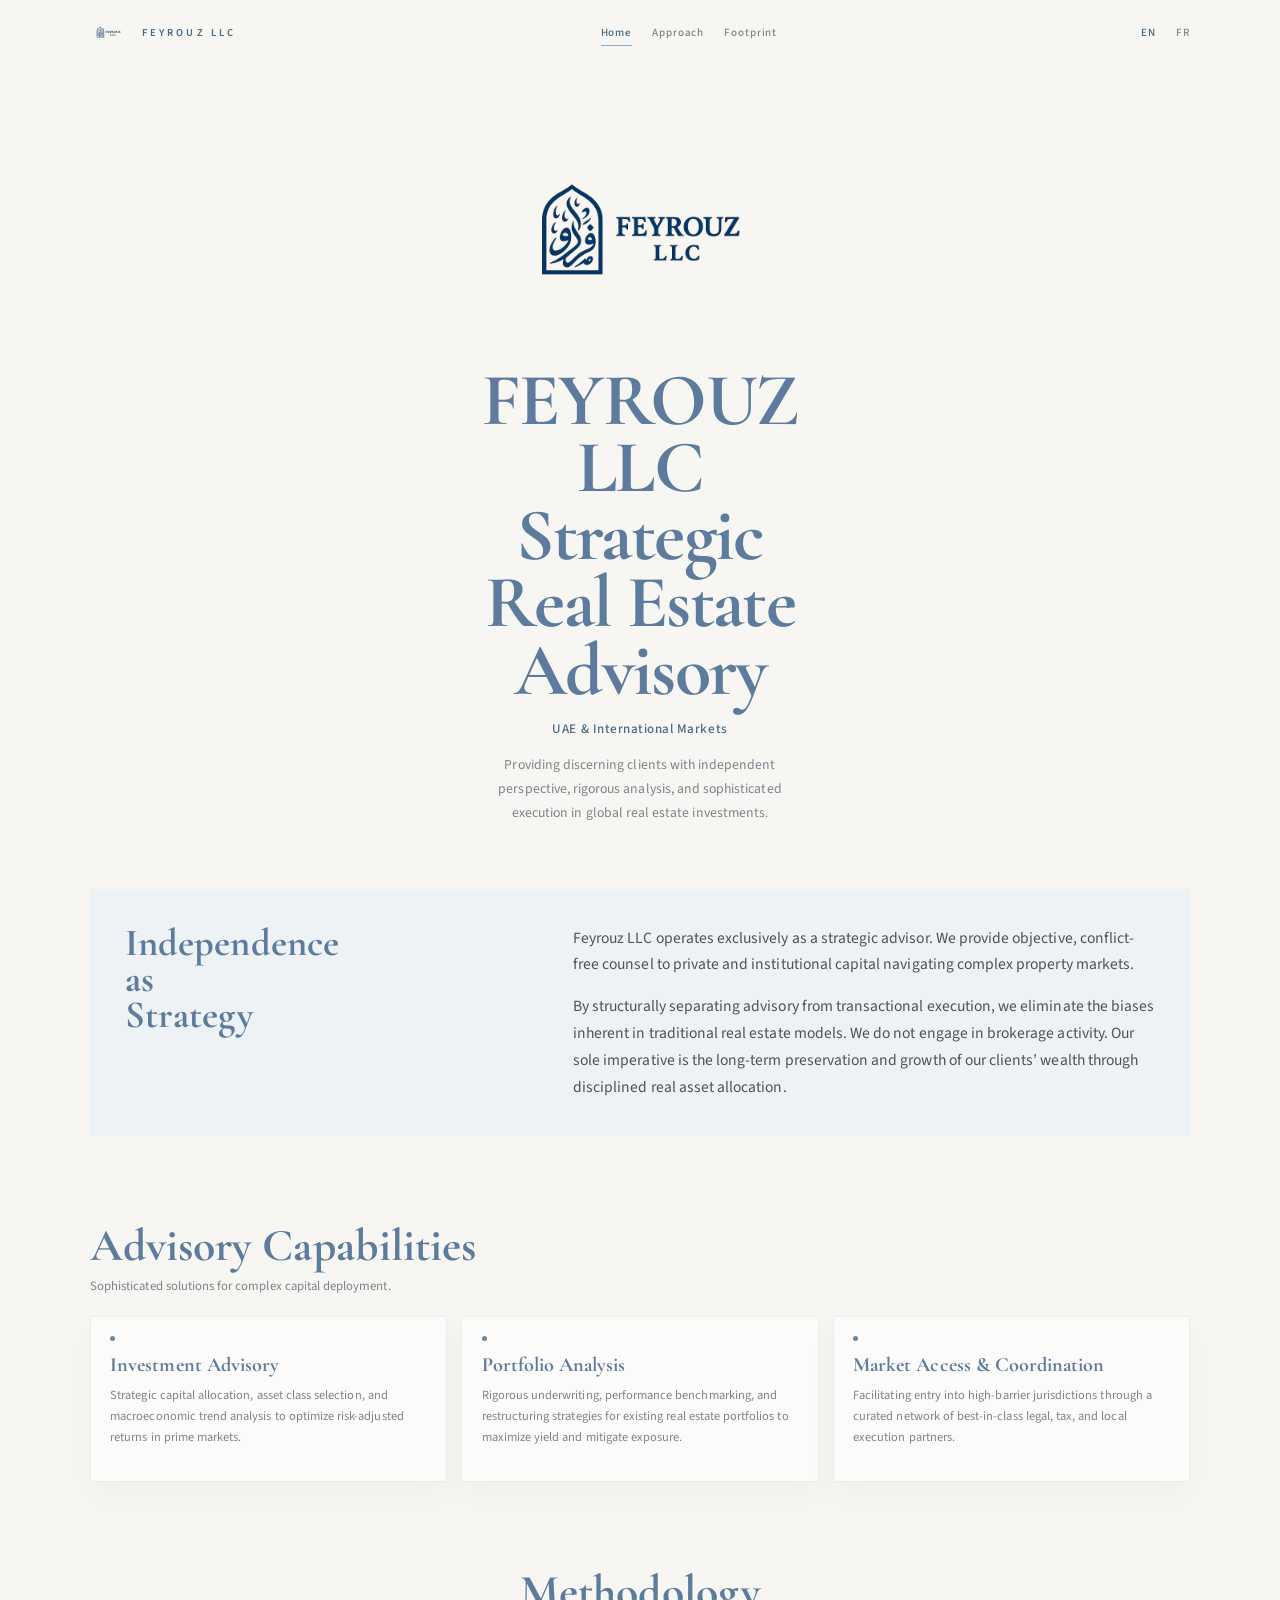
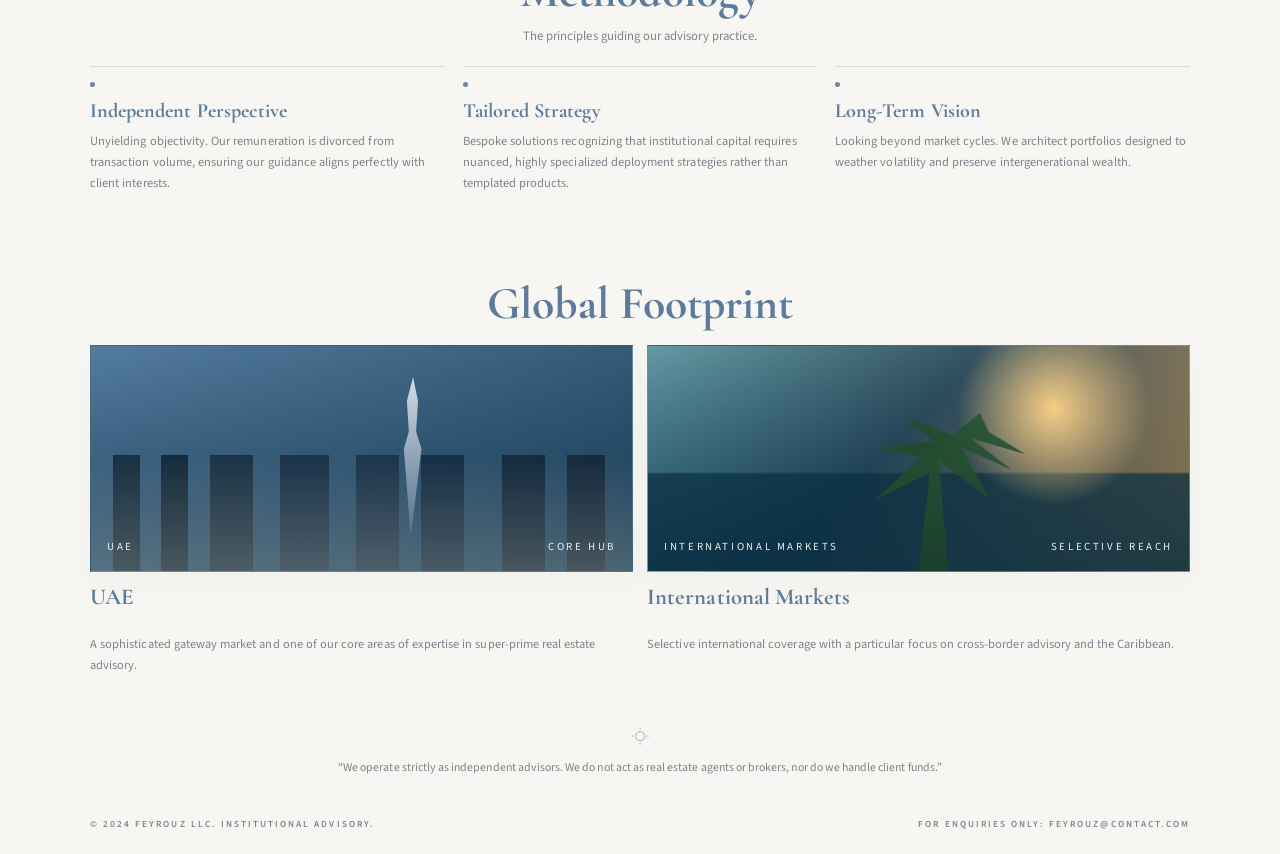
==== Site Feyrouz LLC/index.html @ 92d3ee27 "V4" ====
<!DOCTYPE html>
<html lang="en">
  <head>
    <meta charset="utf-8" />
    <meta name="viewport" content="width=device-width, initial-scale=1" />
    <title>FEYROUZ LLC | Strategic Real Estate Advisory</title>
    <meta
      name="description"
      content="Independent real estate advisory for the UAE and international markets, serving private and institutional capital with strategic perspective and disciplined analysis."
    />
    <link rel="stylesheet" href="/styles.css" />
  </head>
  <body class="page-home page-en">
    <div class="site-shell">
      <header class="site-header">
        <div class="container site-header__inner">
          <a class="brand" href="/index.html" aria-label="FEYROUZ LLC home">
            <img src="/logo.png" alt="FEYROUZ LLC logo" />
            <span class="brand__text">FEYROUZ LLC</span>
          </a>
          <nav class="site-nav" aria-label="Primary">
            <a href="/index.html" aria-current="page">Home</a>
            <a href="/approach.html">Approach</a>
            <a href="/footprint.html">Footprint</a>
          </nav>
          <div class="site-lang" aria-label="Language switch">
            <span class="is-current" aria-current="true">EN</span>
            <a href="/fr/index.html" lang="fr">FR</a>
          </div>
        </div>
      </header>

      <main class="site-main">
        <section class="hero hero--center">
          <div class="container-narrow">
            <img class="hero__mark" src="/logo.png" alt="Feyrouz LLC emblem" />
            <h1 class="hero__title">
              <span class="hero__title-line">FEYROUZ LLC</span>
              <span class="hero__title-line">Strategic Real Estate</span>
              <span class="hero__title-line">Advisory</span>
            </h1>
            <p class="hero__subtitle">UAE &amp; International Markets</p>
            <p class="hero__lead">
              Providing discerning clients with independent perspective, rigorous analysis,
              and sophisticated execution in global real estate investments.
            </p>
          </div>
        </section>

        <section class="section">
          <div class="container">
            <div class="split-panel">
              <h2 class="split-panel__title">Independence as Strategy</h2>
              <div>
                <p>
                  Feyrouz LLC operates exclusively as a strategic advisor. We provide
                  objective, conflict-free counsel to private and institutional capital
                  navigating complex property markets.
                </p>
                <p>
                  By structurally separating advisory from transactional execution, we
                  eliminate the biases inherent in traditional real estate models. We do
                  not engage in brokerage activity. Our sole imperative is the long-term
                  preservation and growth of our clients’ wealth through disciplined real
                  asset allocation.
                </p>
              </div>
            </div>
          </div>
        </section>

        <section class="section section--tight">
          <div class="container">
            <div class="section__heading">
              <h2 class="section__title">Advisory Capabilities</h2>
              <p class="section__subtitle">
                Sophisticated solutions for complex capital deployment.
              </p>
            </div>
            <div class="card-grid card-grid--3">
              <article class="card">
                <div class="card__icon" aria-hidden="true"></div>
                <h3 class="card__title">Investment Advisory</h3>
                <p class="card__body">
                  Strategic capital allocation, asset class selection, and macroeconomic
                  trend analysis to optimize risk-adjusted returns in prime markets.
                </p>
              </article>
              <article class="card">
                <div class="card__icon" aria-hidden="true"></div>
                <h3 class="card__title">Portfolio Analysis</h3>
                <p class="card__body">
                  Rigorous underwriting, performance benchmarking, and restructuring
                  strategies for existing real estate portfolios to maximize yield and
                  mitigate exposure.
                </p>
              </article>
              <article class="card">
                <div class="card__icon" aria-hidden="true"></div>
                <h3 class="card__title">Market Access &amp; Coordination</h3>
                <p class="card__body">
                  Facilitating entry into high-barrier jurisdictions through a curated
                  network of best-in-class legal, tax, and local execution partners.
                </p>
              </article>
            </div>
          </div>
        </section>

        <section class="section">
          <div class="container">
            <div class="section__heading section__heading--center methodology-heading">
              <h2 class="section__title">Methodology</h2>
              <p class="section__subtitle">
                The principles guiding our advisory practice.
              </p>
            </div>
            <div class="method-grid">
              <article class="method-item">
                <div class="card__icon" aria-hidden="true"></div>
                <h3 class="card__title">Independent Perspective</h3>
                <p class="card__body">
                  Unyielding objectivity. Our remuneration is divorced from transaction
                  volume, ensuring our guidance aligns perfectly with client interests.
                </p>
              </article>
              <article class="method-item">
                <div class="card__icon" aria-hidden="true"></div>
                <h3 class="card__title">Tailored Strategy</h3>
                <p class="card__body">
                  Bespoke solutions recognizing that institutional capital requires nuanced,
                  highly specialized deployment strategies rather than templated products.
                </p>
              </article>
              <article class="method-item">
                <div class="card__icon" aria-hidden="true"></div>
                <h3 class="card__title">Long-Term Vision</h3>
                <p class="card__body">
                  Looking beyond market cycles. We architect portfolios designed to weather
                  volatility and preserve intergenerational wealth.
                </p>
              </article>
            </div>
          </div>
        </section>

        <section class="section section--tight">
          <div class="container">
            <div class="section__heading section__heading--center">
              <h2 class="section__title">Global Footprint</h2>
            </div>
            <div class="visual-grid">
              <article class="visual-card">
                <div class="visual-card__art visual-card__art--dubai" aria-hidden="true">
                  <div class="visual-card__label">
                    <span>UAE</span>
                    <span>Core Hub</span>
                  </div>
                </div>
                <h3 class="visual-card__title">UAE</h3>
                <p class="card__body">
                  A sophisticated gateway market and one of our core areas of expertise in
                  super-prime real estate advisory.
                </p>
              </article>
              <article class="visual-card">
                <div
                  class="visual-card__art visual-card__art--caribbean"
                  aria-hidden="true"
                >
                  <div class="visual-card__label">
                    <span>International Markets</span>
                    <span>Selective Reach</span>
                  </div>
                </div>
                <h3 class="visual-card__title">International Markets</h3>
                <p class="card__body">
                  Selective international coverage with a particular focus on cross-border
                  advisory and the Caribbean.
                </p>
              </article>
            </div>
          </div>
        </section>

        <section class="section section--tight">
          <div class="container-narrow quote-block quote-block--home-disclaimer">
            <div class="quote-block__icon" aria-hidden="true">
              <svg viewBox="0 0 24 24" fill="none" stroke="currentColor" stroke-width="1.4">
                <circle cx="12" cy="12" r="4.8"></circle>
                <path d="M12 2.8v2.4M12 18.8v2.4M2.8 12h2.4M18.8 12h2.4"></path>
              </svg>
            </div>
            <p class="quote-block__small">
              “We operate strictly as independent advisors. We do not act as real estate
              agents or brokers, nor do we handle client funds.”
            </p>
          </div>
        </section>
      </main>

      <footer class="site-footer">
        <div class="container site-footer__inner">
          <span>© 2024 FEYROUZ LLC. INSTITUTIONAL ADVISORY.</span>
          <a href="mailto:feyrouz@contact.com">FOR ENQUIRIES ONLY: FEYROUZ@CONTACT.COM</a>
        </div>
      </footer>
    </div>
  </body>
</html>
---- styles.css ----
@import url("https://fonts.googleapis.com/css2?family=Cormorant+Garamond:wght@500;600;700&family=Source+Sans+3:wght@400;500;600&display=swap");

:root {
  --color-bg: #f7f6f2;
  --color-surface: #fcfbf8;
  --color-panel: #eef2f4;
  --color-panel-strong: #dfe7ec;
  --color-panel-dark: #5d7c9d;
  --color-heading: #5d7c9d;
  --color-heading-deep: #466988;
  --color-text: #4a545c;
  --color-muted: #7c858c;
  --color-border: rgba(93, 124, 157, 0.11);
  --color-line: rgba(93, 124, 157, 0.22);
  --shadow-soft: 0 14px 30px rgba(69, 90, 110, 0.035);
  --site-max: 1100px;
  --wide-max: 1160px;
  --narrow-max: 680px;
  --font-serif: "Cormorant Garamond", Georgia, "Times New Roman", serif;
  --font-sans: "Source Sans 3", "Segoe UI", Helvetica, Arial, sans-serif;
  --transition: 180ms ease;
}

*,
*::before,
*::after {
  box-sizing: border-box;
}

html {
  scroll-behavior: smooth;
}

body {
  margin: 0;
  min-width: 320px;
  background: var(--color-bg);
  color: var(--color-text);
  font-family: var(--font-sans);
  font-size: 0.975rem;
  line-height: 1.72;
  letter-spacing: 0.003em;
  text-rendering: optimizeLegibility;
}

img {
  display: block;
  max-width: 100%;
}

a {
  color: inherit;
  text-decoration: none;
}

p {
  margin: 0;
}

p + p {
  margin-top: 0.95rem;
}

ul {
  margin: 0;
  padding: 0;
  list-style: none;
}

.site-shell {
  min-height: 100vh;
  display: flex;
  flex-direction: column;
}

.container,
.container-wide,
.container-narrow {
  width: min(calc(100% - 3rem), var(--site-max));
  margin: 0 auto;
}

.container-wide {
  width: min(calc(100% - 3rem), var(--wide-max));
}

.container-narrow {
  width: min(calc(100% - 3rem), var(--narrow-max));
}

.site-header {
  padding: 0.9rem 0 0.55rem;
}

.site-header__inner {
  display: flex;
  align-items: center;
  justify-content: space-between;
  gap: 1.5rem;
}

.brand {
  display: inline-flex;
  align-items: center;
  gap: 0.9rem;
  min-width: 0;
}

.brand img {
  width: 2.32rem;
  height: 2.32rem;
  object-fit: contain;
  flex: 0 0 auto;
}

.brand__text {
  display: inline-flex;
  align-items: center;
  color: var(--color-heading-deep);
  font-size: 0.66rem;
  font-weight: 600;
  letter-spacing: 0.3em;
  line-height: 1;
  text-transform: uppercase;
  white-space: nowrap;
}

.site-nav,
.site-lang {
  display: inline-flex;
  align-items: center;
  gap: 1.25rem;
}

.site-nav a,
.site-lang a,
.site-lang span {
  position: relative;
  color: var(--color-muted);
  font-size: 0.69rem;
  font-weight: 500;
  letter-spacing: 0.08em;
  transition: color var(--transition), opacity var(--transition);
}

.site-nav a::after,
.site-lang a::after {
  content: "";
  position: absolute;
  left: 0;
  bottom: -0.25rem;
  width: 100%;
  height: 1px;
  background: currentColor;
  transform: scaleX(0);
  transform-origin: left center;
  transition: transform var(--transition);
  opacity: 0.55;
}

.site-nav a:hover,
.site-nav a[aria-current="page"],
.site-lang a:hover,
.site-lang .is-current {
  color: var(--color-heading-deep);
}

.site-nav a:hover::after,
.site-nav a[aria-current="page"]::after,
.site-lang a:hover::after {
  transform: scaleX(1);
}

a:focus-visible {
  outline: 2px solid rgba(70, 105, 136, 0.4);
  outline-offset: 4px;
}

.site-main {
  flex: 1;
}

.hero {
  padding-top: clamp(1.5rem, 4vw, 3.5rem);
}

.hero--center {
  text-align: center;
}

.hero--left .hero__subtitle,
.hero--left .hero__lead {
  max-width: 39rem;
}

.hero__mark {
  width: clamp(3.9rem, 6vw, 4.9rem);
  margin: 0 auto 1.1rem;
}

.hero__title {
  margin: 0;
  color: var(--color-heading);
  font-family: var(--font-serif);
  font-size: clamp(3rem, 5.6vw, 4.6rem);
  line-height: 0.92;
  letter-spacing: -0.022em;
}

.hero__title-line {
  display: block;
}

.hero--left .hero__title {
  font-size: clamp(3rem, 4.9vw, 4.45rem);
}

.hero__subtitle {
  margin-top: 0.85rem;
  color: var(--color-heading-deep);
  font-size: 0.95rem;
  font-weight: 500;
}

.hero__lead {
  margin-top: 0.85rem;
  color: var(--color-muted);
  font-size: 0.86rem;
  max-width: 30rem;
}

.hero--center .hero__lead {
  margin-left: auto;
  margin-right: auto;
}

.section {
  padding: clamp(2.6rem, 5vw, 4.7rem) 0;
}

.section--tight {
  padding-top: 1.5rem;
  padding-bottom: 1.5rem;
}

.section__heading {
  margin-bottom: 1.6rem;
}

.section__heading--center {
  text-align: center;
}

.section__eyebrow {
  display: inline-block;
  margin-bottom: 1rem;
  color: var(--color-muted);
  font-size: 0.67rem;
  font-weight: 600;
  letter-spacing: 0.3em;
  text-transform: uppercase;
}

.section__title {
  margin: 0;
  color: var(--color-heading);
  font-family: var(--font-serif);
  font-size: clamp(2rem, 4vw, 2.85rem);
  line-height: 0.96;
}

.section__subtitle {
  margin-top: 0.45rem;
  color: var(--color-muted);
  max-width: 28rem;
  font-size: 0.8rem;
}

.split-panel {
  display: grid;
  grid-template-columns: minmax(0, 0.9fr) minmax(0, 1.3fr);
  gap: clamp(1.2rem, 3vw, 2.6rem);
  align-items: start;
  padding: clamp(1.35rem, 3vw, 2.2rem);
  background: var(--color-panel);
}

.split-panel__title {
  margin: 0;
  color: var(--color-heading);
  font-family: var(--font-serif);
  font-size: clamp(1.95rem, 3vw, 2.6rem);
  line-height: 0.94;
}

.card-grid {
  display: grid;
  gap: 0.9rem;
}

.card-grid--3 {
  grid-template-columns: repeat(3, minmax(0, 1fr));
}

.card-grid--4 {
  grid-template-columns: repeat(4, minmax(0, 1fr));
}

.card {
  min-height: 100%;
  padding: 1.2rem 1.2rem 1.3rem;
  background: rgba(255, 255, 255, 0.62);
  border: 1px solid var(--color-border);
  box-shadow: var(--shadow-soft);
}

.card__icon {
  width: 0.32rem;
  height: 0.32rem;
  margin-bottom: 0.85rem;
  border-radius: 50%;
  background: rgba(93, 124, 157, 0.92);
}

.card__title {
  margin: 0;
  color: var(--color-heading);
  font-family: var(--font-serif);
  font-size: 1.26rem;
  line-height: 0.98;
}

.card__body {
  margin-top: 0.65rem;
  color: var(--color-muted);
  font-size: 0.78rem;
  line-height: 1.68;
}

.method-grid {
  display: grid;
  grid-template-columns: repeat(3, minmax(0, 1fr));
  gap: 1.1rem;
}

.method-item {
  padding-top: 0.9rem;
  border-top: 1px solid var(--color-line);
}

.method-item .card__icon {
  margin-bottom: 0.85rem;
}

.visual-grid {
  display: grid;
  grid-template-columns: repeat(2, minmax(0, 1fr));
  gap: 0.9rem;
}

.visual-card {
  display: flex;
  flex-direction: column;
  gap: 0.9rem;
}

.visual-card__art {
  position: relative;
  min-height: 14.2rem;
  overflow: hidden;
  border: 1px solid rgba(255, 255, 255, 0.14);
  box-shadow: var(--shadow-soft);
}

.visual-card__art::before,
.visual-card__art::after {
  content: "";
  position: absolute;
  inset: 0;
}

.visual-card__art--dubai {
  background:
    linear-gradient(180deg, rgba(8, 43, 72, 0.2), rgba(8, 43, 72, 0.62)),
    linear-gradient(135deg, rgba(96, 139, 176, 0.95), rgba(20, 63, 91, 0.88));
}

.visual-card__art--dubai::before {
  inset: auto 0 0 0;
  height: 60%;
  background:
    linear-gradient(180deg, rgba(255, 255, 255, 0), rgba(244, 233, 204, 0.28)),
    linear-gradient(90deg, transparent 4%, rgba(18, 39, 55, 0.85) 4% 9%, transparent 9% 13%, rgba(18, 39, 55, 0.92) 13% 18%, transparent 18% 22%, rgba(23, 45, 62, 0.88) 22% 30%, transparent 30% 35%, rgba(24, 49, 72, 0.94) 35% 44%, transparent 44% 49%, rgba(24, 49, 72, 0.9) 49% 57%, transparent 57% 61%, rgba(19, 43, 65, 0.9) 61% 69%, transparent 69% 76%, rgba(15, 36, 55, 0.86) 76% 84%, transparent 84% 88%, rgba(16, 34, 51, 0.82) 88% 95%, transparent 95%);
  transform: translateY(14%);
}

.visual-card__art--dubai::after {
  left: 56%;
  right: auto;
  top: 14%;
  bottom: 15%;
  width: 2.4rem;
  background: linear-gradient(180deg, rgba(239, 243, 247, 0.9), rgba(93, 124, 157, 0.75));
  clip-path: polygon(50% 0, 63% 15%, 58% 34%, 72% 45%, 44% 100%, 26% 45%, 39% 34%, 34% 15%);
  opacity: 0.95;
  filter: drop-shadow(0 6px 18px rgba(8, 31, 48, 0.25));
}

.visual-card__art--caribbean {
  background:
    linear-gradient(180deg, rgba(248, 214, 153, 0.12), rgba(4, 45, 63, 0.26)),
    linear-gradient(135deg, #4f91a6 0%, #193f58 45%, #c88e4c 100%);
}

.visual-card__art--caribbean::before {
  background:
    radial-gradient(circle at 75% 28%, rgba(255, 211, 137, 0.95), rgba(255, 211, 137, 0) 22%),
    linear-gradient(180deg, rgba(223, 174, 99, 0), rgba(12, 54, 74, 0.12) 56%, rgba(10, 47, 66, 0.75) 57%, rgba(10, 47, 66, 0.84) 100%);
}

.visual-card__art--caribbean::after {
  inset: auto 16% 0 auto;
  width: 42%;
  height: 70%;
  background:
    radial-gradient(circle at 18% 18%, rgba(34, 73, 44, 0.86), rgba(34, 73, 44, 0) 30%),
    linear-gradient(180deg, rgba(41, 86, 54, 0.96), rgba(29, 66, 42, 0.88));
  clip-path: polygon(46% 0, 50% 12%, 66% 26%, 42% 16%, 60% 36%, 38% 22%, 50% 54%, 28% 30%, 32% 100%, 19% 100%, 24% 38%, 0 55%, 20% 28%, 0 22%, 26% 18%, 12% 2%, 34% 14%);
  opacity: 0.98;
}

.visual-card__label {
  position: absolute;
  left: 1rem;
  right: 1rem;
  bottom: 0.85rem;
  display: flex;
  justify-content: space-between;
  align-items: end;
  gap: 1rem;
  color: rgba(255, 255, 255, 0.92);
  font-size: 0.68rem;
  letter-spacing: 0.24em;
  text-transform: uppercase;
}

.visual-card__title {
  margin: 0;
  color: var(--color-heading);
  font-family: var(--font-serif);
  font-size: 1.42rem;
  line-height: 1;
}

.quote-block {
  text-align: center;
}

.quote-block__icon {
  width: 1.4rem;
  height: 1.4rem;
  margin: 0 auto 0.7rem;
  color: rgba(93, 124, 157, 0.42);
}

.quote-block__text {
  margin: 0 auto;
  max-width: 37rem;
  color: var(--color-heading);
  font-family: var(--font-serif);
  font-size: clamp(1.55rem, 3vw, 2.45rem);
  line-height: 0.97;
}

.quote-block__small {
  max-width: 28rem;
  color: var(--color-muted);
  font-size: 0.74rem;
  line-height: 1.55;
}

.comparison-grid {
  display: grid;
  grid-template-columns: repeat(2, minmax(0, 1fr));
}

.comparison-panel {
  padding: clamp(1.8rem, 4vw, 2.8rem);
  min-height: 100%;
}

.comparison-panel--primary {
  background: var(--color-panel-dark);
  color: rgba(255, 255, 255, 0.9);
}

.comparison-panel--secondary {
  background: rgba(255, 255, 255, 0.52);
  border: 1px solid var(--color-border);
}

.comparison-panel__title {
  margin: 0 0 1.3rem;
  font-family: var(--font-serif);
  font-size: 1.8rem;
  line-height: 0.95;
}

.comparison-list li {
  position: relative;
  padding-left: 1.25rem;
  font-size: 0.8rem;
  line-height: 1.55;
}

.comparison-list li + li {
  margin-top: 0.9rem;
}

.comparison-list li::before {
  content: "–";
  position: absolute;
  left: 0;
  color: currentColor;
  opacity: 0.65;
}

.world-map {
  position: relative;
  min-height: 21rem;
  padding: 1rem 1rem 1.6rem;
  background: linear-gradient(180deg, rgba(255, 255, 255, 0.3), rgba(236, 241, 244, 0.78));
  overflow: hidden;
}

.world-map::after {
  content: "";
  position: absolute;
  inset: auto 0 0 0;
  height: 30%;
  background: linear-gradient(180deg, rgba(247, 246, 242, 0), var(--color-bg));
  pointer-events: none;
}

.world-map svg {
  width: 100%;
  height: auto;
  display: block;
}

.marker-label {
  fill: #7b8790;
  font-family: var(--font-sans);
  font-size: 13px;
  letter-spacing: 0.26em;
  text-transform: uppercase;
}

.marker-core {
  fill: var(--color-heading-deep);
}

.marker-ring {
  fill: rgba(93, 124, 157, 0.14);
  animation: pulse 3.8s ease-in-out infinite;
}

.market-grid {
  display: grid;
  grid-template-columns: repeat(2, minmax(0, 1fr));
  gap: 1.25rem;
}

.market-column__title {
  display: flex;
  align-items: center;
  gap: 0.8rem;
  margin: 0 0 0.85rem;
  color: var(--color-heading);
  font-family: var(--font-serif);
  font-size: 1.8rem;
  line-height: 1;
}

.market-column__title::before {
  content: "";
  width: 1.5rem;
  height: 1px;
  background: var(--color-line);
}

.market-column__card {
  min-height: 100%;
  padding: 1.25rem;
  background: rgba(255, 255, 255, 0.5);
  border: 1px solid var(--color-border);
}

.closing-banner {
  padding: clamp(2rem, 4vw, 3rem) 1.2rem;
  background: var(--color-panel-strong);
  text-align: center;
}

.closing-banner__text {
  margin: 0 auto;
  max-width: 30rem;
  color: var(--color-heading);
  font-family: var(--font-serif);
  font-size: clamp(1.95rem, 4vw, 2.9rem);
  line-height: 0.94;
}

.site-footer {
  padding: 1rem 0 1.3rem;
}

.site-footer__inner {
  display: flex;
  align-items: center;
  justify-content: space-between;
  gap: 1rem 2rem;
  color: var(--color-muted);
  font-size: 0.58rem;
  font-weight: 600;
  letter-spacing: 0.22em;
  text-transform: uppercase;
}

.site-footer a {
  transition: color var(--transition);
}

.site-footer a:hover {
  color: var(--color-heading-deep);
}

.page-home .hero {
  padding-top: clamp(2.6rem, 6vw, 4.6rem);
}

.page-home .hero__title {
  text-wrap: balance;
  margin-left: auto;
  margin-right: auto;
}

.page-home.page-en .hero__title {
  max-width: 12ch;
  font-size: clamp(3rem, 5.8vw, 4.85rem);
  line-height: 0.91;
}

.page-home.page-fr .hero__title {
  max-width: 17ch;
  font-size: clamp(2.35rem, 4.8vw, 3.85rem);
  line-height: 0.94;
}

.page-home .hero__mark {
  width: clamp(16rem, 24vw, 22rem);
  margin-bottom: clamp(1.2rem, 2.2vw, 1.9rem);
}

.page-home .hero__subtitle {
  font-size: 0.82rem;
  letter-spacing: 0.04em;
}

.page-home .hero__lead {
  max-width: 21rem;
}

.page-home .split-panel {
  grid-template-columns: minmax(0, 0.95fr) minmax(0, 1.35fr);
}

.page-home .split-panel__title {
  max-width: 7.8ch;
}

.page-home .section__heading {
  margin-bottom: 1.2rem;
}

.page-home .card-grid--3 .card {
  min-height: 10.4rem;
}

.page-home .method-grid {
  margin-top: 0.1rem;
}

.page-home .quote-block {
  padding-top: 0.1rem;
}

.page-home.page-fr .methodology-heading .section__subtitle {
  max-width: 36rem;
  margin-left: auto;
  margin-right: auto;
  margin-top: 0.7rem;
  text-align: center;
}

.page-home.page-en .methodology-heading .section__subtitle {
  max-width: 36rem;
  margin-left: auto;
  margin-right: auto;
  margin-top: 0.7rem;
  text-align: center;
}

.page-home.page-en .quote-block--home-disclaimer {
  margin-left: auto;
  margin-right: auto;
}

.page-home.page-en .quote-block--home-disclaimer .quote-block__small {
  max-width: 42rem;
  margin-left: auto;
  margin-right: auto;
  text-align: center;
}

.page-home.page-fr .quote-block--home-disclaimer {
  margin-left: auto;
  margin-right: auto;
}

.page-home.page-fr .quote-block--home-disclaimer .quote-block__small {
  max-width: 42rem;
  margin-left: auto;
  margin-right: auto;
  text-align: center;
}

.page-approach .hero,
.page-footprint .hero {
  padding-top: clamp(1.4rem, 4vw, 3rem);
}

.page-approach .hero__subtitle,
.page-footprint .hero__subtitle {
  max-width: 28rem;
  font-size: 0.84rem;
}

.page-approach .split-panel,
.page-approach .comparison-grid {
  max-width: 980px;
  margin: 0 auto;
}

.page-approach .card-grid--4 .card {
  min-height: 11.6rem;
}

.page-approach .quote-block {
  padding-top: 0.45rem;
}

.page-footprint .hero__lead {
  max-width: 34rem;
}

.page-footprint .quote-block {
  max-width: 44rem;
}

.sr-only {
  position: absolute;
  width: 1px;
  height: 1px;
  padding: 0;
  margin: -1px;
  overflow: hidden;
  clip: rect(0, 0, 0, 0);
  white-space: nowrap;
  border: 0;
}

@keyframes pulse {
  0%,
  100% {
    transform: scale(1);
    opacity: 0.45;
  }

  50% {
    transform: scale(1.28);
    opacity: 0.18;
  }
}

@media (max-width: 1080px) {
  .card-grid--4,
  .card-grid--3,
  .method-grid,
  .market-grid {
    grid-template-columns: repeat(2, minmax(0, 1fr));
  }

  .visual-grid,
  .comparison-grid,
  .split-panel {
    grid-template-columns: 1fr;
  }

  .visual-card__art {
    min-height: 13.8rem;
  }
}

@media (max-width: 760px) {
  .container,
  .container-wide,
  .container-narrow {
    width: min(calc(100% - 2rem), var(--site-max));
  }

  .site-header__inner {
    display: grid;
    grid-template-columns: 1fr auto;
    gap: 0.65rem 1rem;
    align-items: start;
  }

  .site-nav {
    grid-column: 1 / -1;
    justify-content: flex-start;
    flex-wrap: wrap;
    gap: 0.8rem 1rem;
  }

  .site-lang {
    justify-self: end;
  }

  .hero__title {
    font-size: clamp(2.8rem, 10vw, 4rem);
  }

  .page-home .hero__lead,
  .page-footprint .hero__lead,
  .page-approach .hero__subtitle {
    max-width: 100%;
  }

  .section {
    padding: 2.35rem 0;
  }

  .card-grid--4,
  .card-grid--3,
  .method-grid,
  .visual-grid,
  .market-grid {
    grid-template-columns: 1fr;
  }

  .world-map {
    padding: 0.7rem 0.7rem 1.1rem;
    min-height: 0;
  }

  .site-footer__inner {
    flex-direction: column;
    align-items: flex-start;
  }
}

@media (max-width: 520px) {
  .brand__text {
    font-size: 0.62rem;
    letter-spacing: 0.24em;
  }

  .brand img {
    width: 1.9rem;
    height: 1.9rem;
  }

  .site-nav,
  .site-lang {
    gap: 0.7rem;
  }

  .section__title,
  .split-panel__title,
  .card__title,
  .market-column__title,
  .comparison-panel__title {
    line-height: 1;
  }

  .visual-card__art {
    min-height: 12.2rem;
  }

  .closing-banner__text,
  .quote-block__text {
    font-size: clamp(1.8rem, 9vw, 2.5rem);
  }

  .page-home.page-en .hero__title {
    max-width: 12ch;
    font-size: clamp(2.45rem, 9.2vw, 3.45rem);
    line-height: 0.94;
  }

  .page-home.page-fr .hero__title {
    max-width: 16.8ch;
    font-size: clamp(1.9rem, 7vw, 2.75rem);
    line-height: 0.97;
  }

  .page-home .hero {
    padding-top: 2.3rem;
  }

  .page-home .hero__mark {
    width: clamp(10rem, 42vw, 13rem);
    margin-bottom: 1.2rem;
  }

  .site-footer__inner {
    font-size: 0.54rem;
  }
}
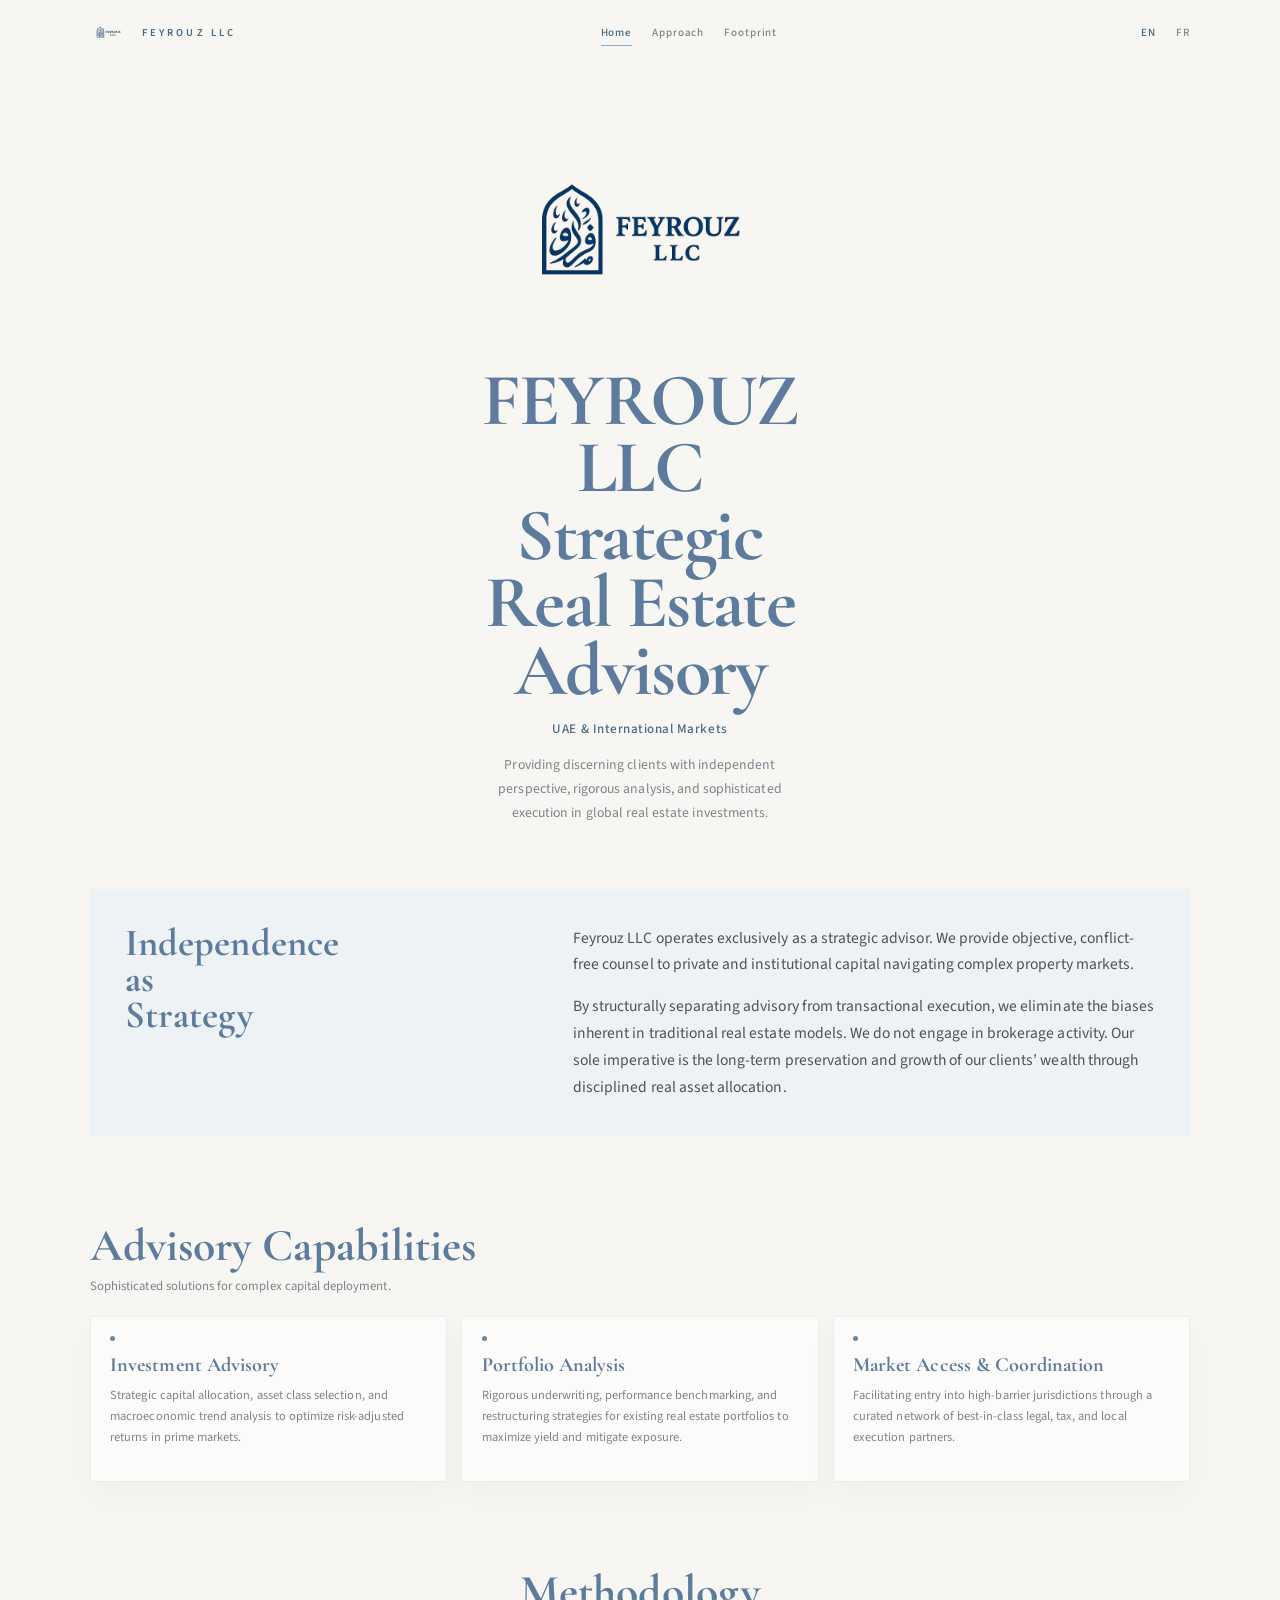
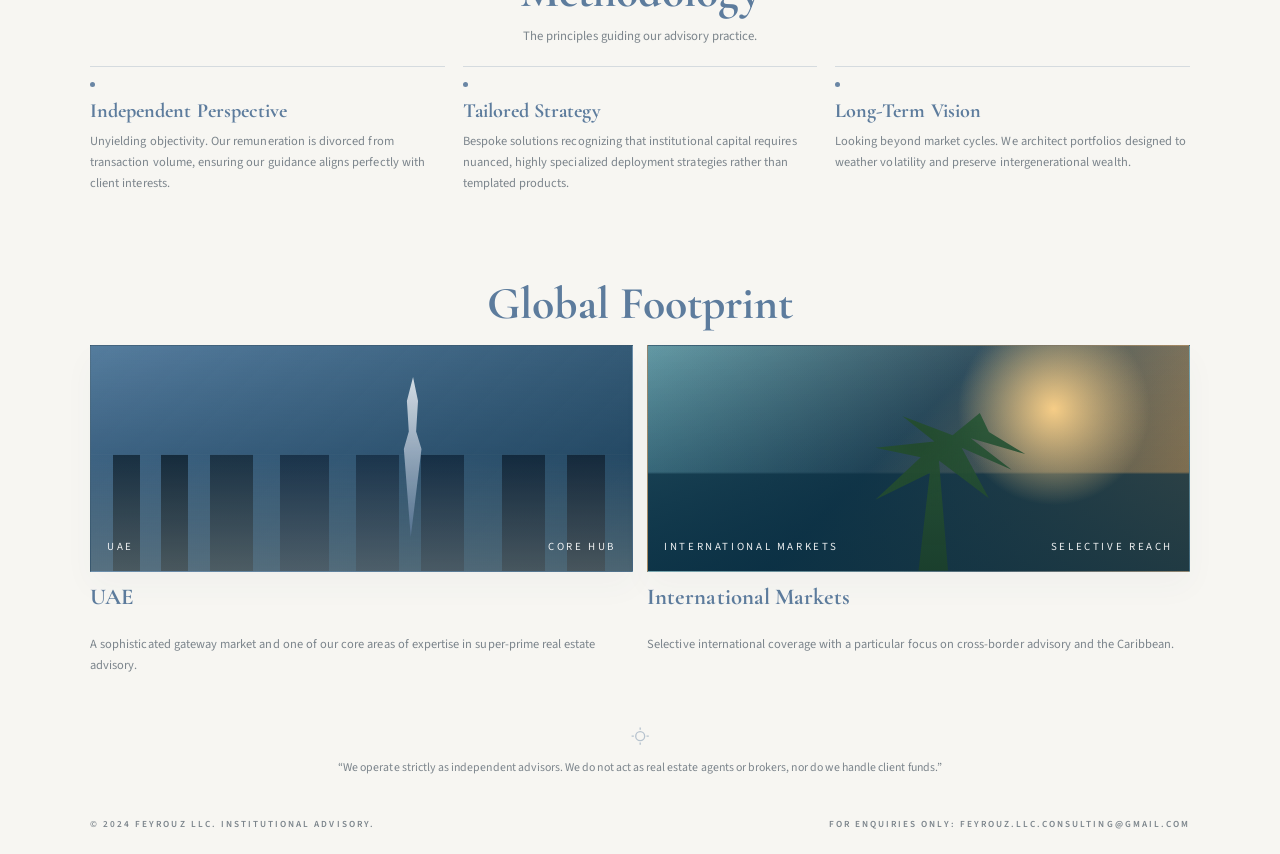
==== commit 73daa9e6: "V6 La bonne adresse email" ====
--- a/Site Feyrouz LLC/index.html
+++ b/Site Feyrouz LLC/index.html
@@ -25,7 +25,7 @@
           </nav>
           <div class="site-lang" aria-label="Language switch">
             <span class="is-current" aria-current="true">EN</span>
-            <a href="/fr/index.html" lang="fr">FR</a>
+            <a href="/fr-index.html" lang="fr">FR</a>
           </div>
         </div>
       </header>
@@ -202,7 +202,9 @@
       <footer class="site-footer">
         <div class="container site-footer__inner">
           <span>© 2024 FEYROUZ LLC. INSTITUTIONAL ADVISORY.</span>
-          <a href="mailto:feyrouz@contact.com">FOR ENQUIRIES ONLY: FEYROUZ@CONTACT.COM</a>
+          <a href="mailto:feyrouz.llc.consulting@gmail.com"
+            >FOR ENQUIRIES ONLY: FEYROUZ.LLC.CONSULTING@GMAIL.COM</a
+          >
         </div>
       </footer>
     </div>
